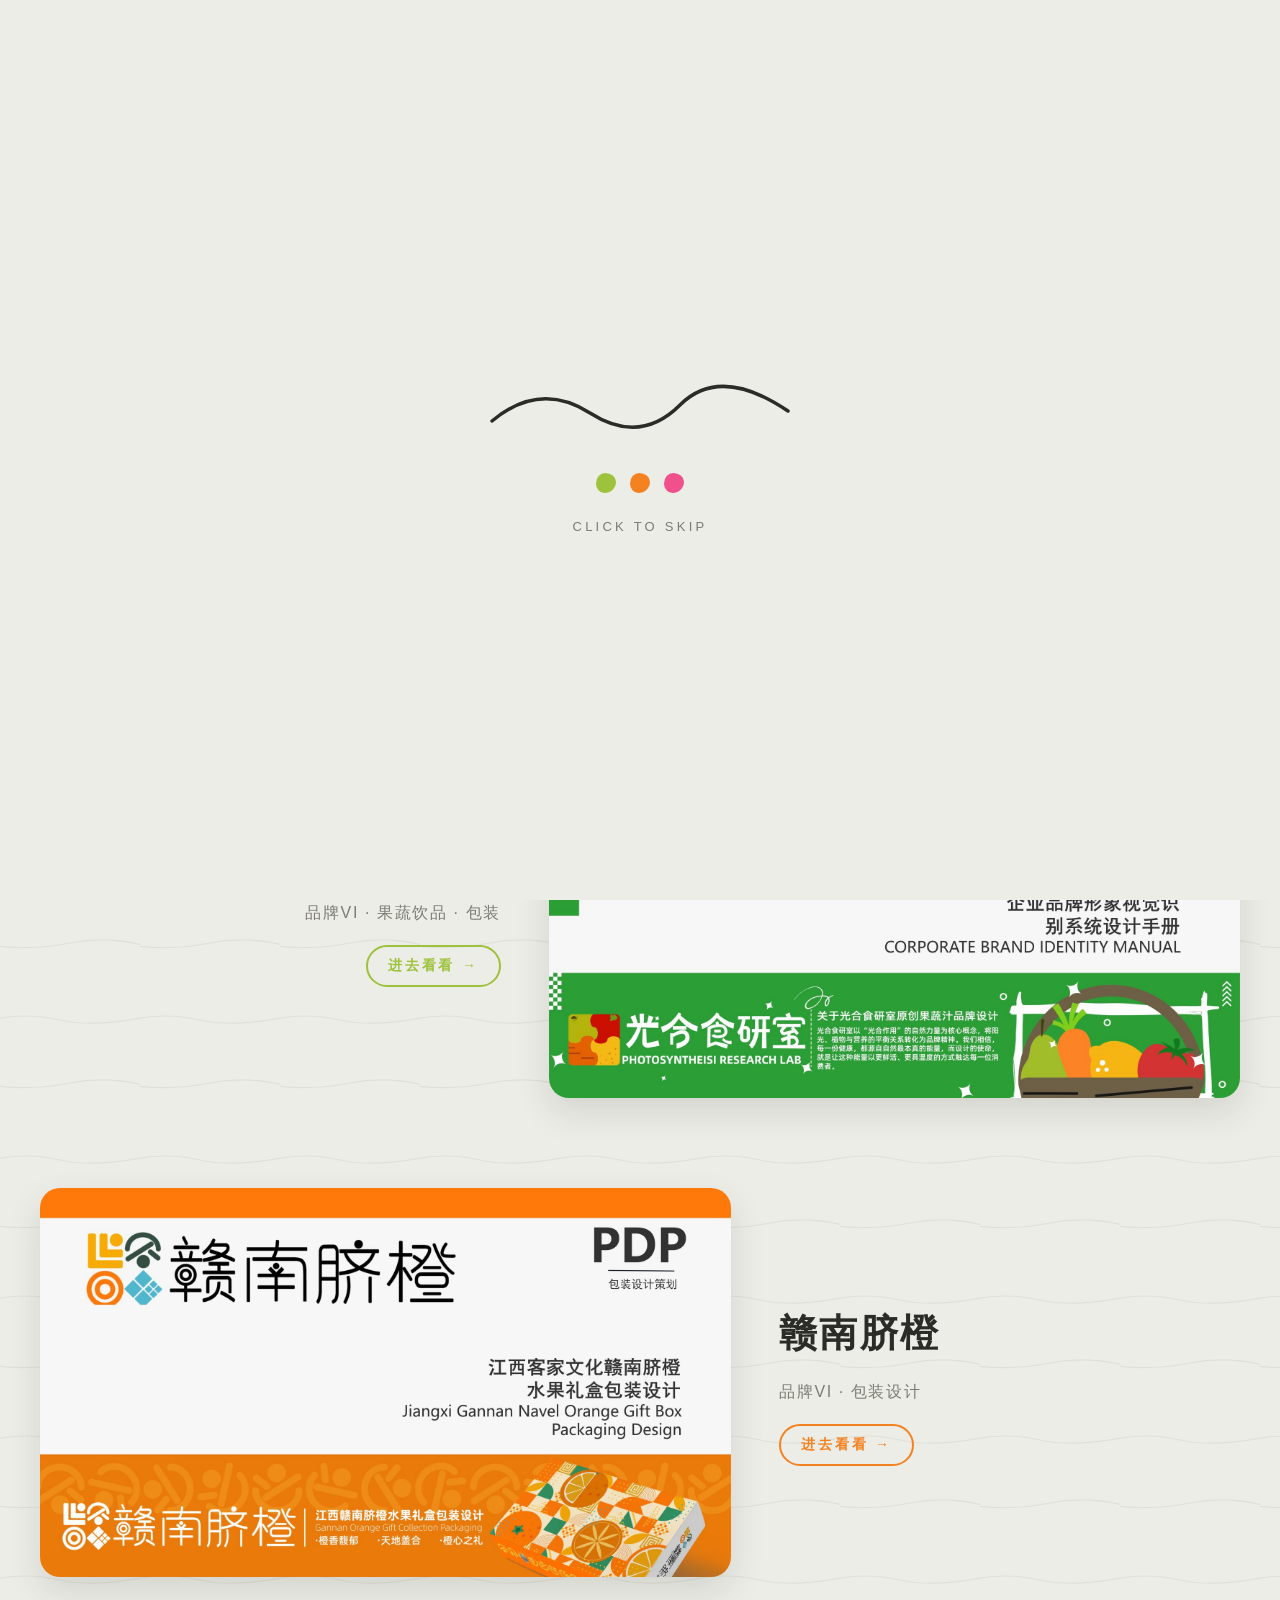
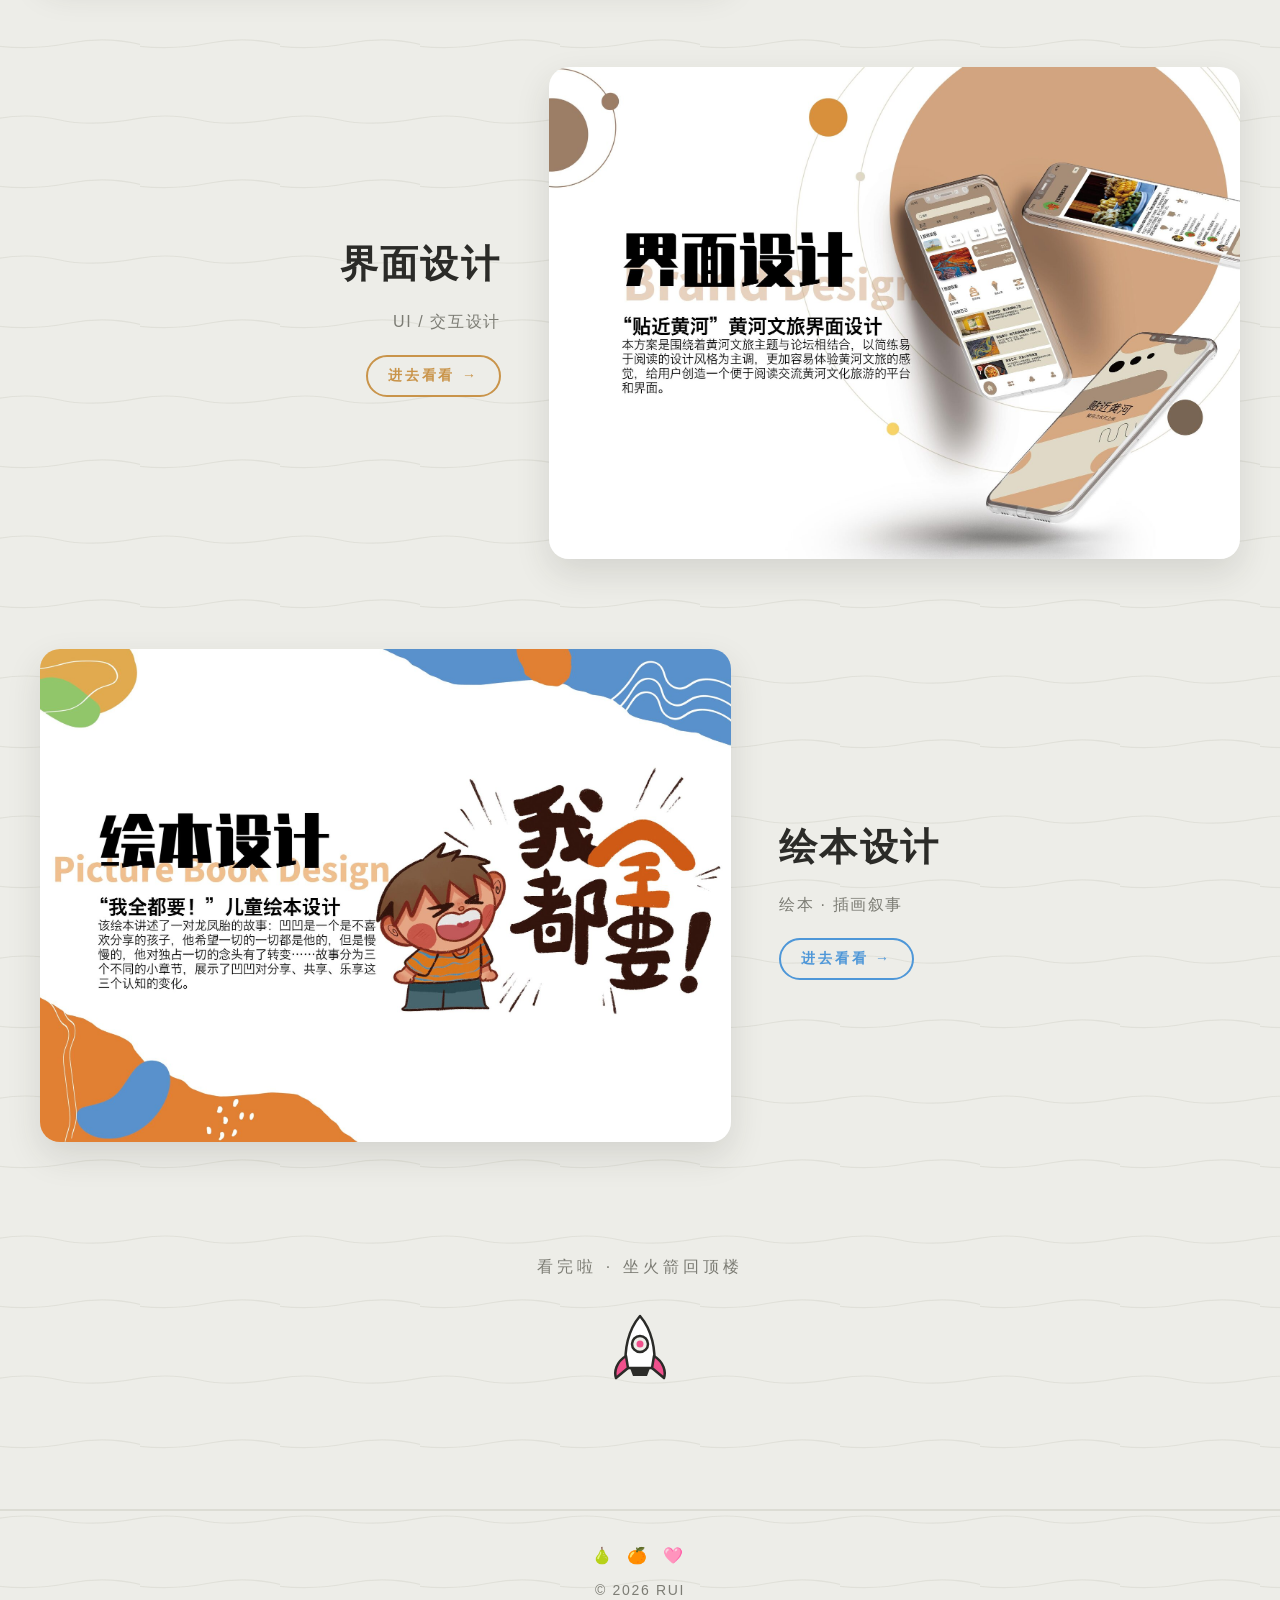
==== site/index.html @ d0349c38 "Rename "site v6" directory to "site" The version suffix and the space in the folder name made the pu" ====
<!DOCTYPE html>
<html lang="zh-CN">
<head>
<meta charset="UTF-8">
<meta name="viewport" content="width=device-width, initial-scale=1.0">
<title>RUI · 作品集</title>
<meta name="description" content="视觉传达设计作品集 · 品牌VI · IP形象 · 插画">
<link rel="stylesheet" href="style.css">
</head>
<body>

<!-- ===== 开场3秒：铅笔画线 → 三颗颜色蹦出来 ===== -->
<div id="intro" title="点击跳过">
  <svg class="draw" width="320" height="90" viewBox="0 0 320 90" aria-hidden="true">
    <path d="M12 60 Q 60 20, 110 52 T 200 44 T 308 50"
          fill="none" stroke="#2B2B28" stroke-width="3.5" stroke-linecap="round"/>
  </svg>
  <div class="splash"><i></i><i></i><i></i></div>
  <div class="skip">CLICK TO SKIP</div>
</div>

<header class="top">
  <div class="top-inner">
    <a class="brand" href="index.html">RUI</a>
    <nav class="mainnav">
      <a href="index.html">作品
        <svg width="46" height="8" viewBox="0 0 46 8"><path d="M2 5 Q 12 2, 23 5 T 44 4" fill="none" stroke="currentColor" stroke-width="2.5" stroke-linecap="round"/></svg>
      </a>
      <a href="about.html">关于我
        <svg width="60" height="8" viewBox="0 0 60 8"><path d="M2 5 Q 16 2, 30 5 T 58 4" fill="none" stroke="currentColor" stroke-width="2.5" stroke-linecap="round"/></svg>
      </a>
      <a href="about.html#contact">联系
        <svg width="46" height="8" viewBox="0 0 46 8"><path d="M2 5 Q 12 2, 23 5 T 44 4" fill="none" stroke="currentColor" stroke-width="2.5" stroke-linecap="round"/></svg>
      </a>
    </nav>
  </div>
</header>

<main>
  <div class="works-open wrap">
    <p class="hi">WORKS · 往下滑，颜色会一个个亮起来</p>
  </div>

  <!-- ===== 六个作品长卷 ===== -->
  <div class="feed wrap">

    <!-- 01 五味宇宙 -->
    <a class="work w-pink" href="wuwei.html">
      <div class="shot">
        <img src="images/wuwei/00.jpg" alt="五味宇宙 品牌VI与IP形象设计" loading="lazy">
      </div>
      <div class="info">
        <h3>五味宇宙</h3>
        <div class="tagline">品牌VI · IP形象 · 味觉星球</div>
        <span class="chip">进去看看 →</span>
      </div>
    </a>

    <!-- 02 光合食研室 -->
    <a class="work w-pear" href="guanghe.html">
      <div class="shot">
        <img src="images/guanghe/00.jpg" alt="光合食研室 品牌VI与包装设计" loading="lazy">
      </div>
      <div class="info">
        <h3>光合食研室</h3>
        <div class="tagline">品牌VI · 果蔬饮品 · 包装</div>
        <span class="chip">进去看看 →</span>
      </div>
    </a>

    <!-- 03 赣南脐橙 -->
    <a class="work w-orange" href="qicheng.html">
      <div class="shot">
        <img src="images/qicheng/00.jpg" alt="赣南脐橙 品牌VI与包装设计" loading="lazy">
      </div>
      <div class="info">
        <h3>赣南脐橙</h3>
        <div class="tagline">品牌VI · 包装设计</div>
        <span class="chip">进去看看 →</span>
      </div>
    </a>

    <!-- 04 界面设计 -->
    <a class="work" style="--c:#C9944A" href="jiemian.html">
      <div class="shot">
        <img src="images/jiemian/00.jpg" alt="界面设计作品" loading="lazy">
      </div>
      <div class="info">
        <h3>界面设计</h3>
        <div class="tagline">UI / 交互设计</div>
        <span class="chip">进去看看 →</span>
      </div>
    </a>

    <!-- 05 绘本设计 -->
    <a class="work" style="--c:#4E97D8" href="huiben.html">
      <div class="shot">
        <img src="images/huiben/00.jpg" alt="绘本设计作品" loading="lazy">
      </div>
      <div class="info">
        <h3>绘本设计</h3>
        <div class="tagline">绘本 · 插画叙事</div>
        <span class="chip">进去看看 →</span>
      </div>
    </a>

  </div>

  <!-- ===== 火箭发射台 ===== -->
  <div class="launchpad">
    <p>看完啦 · 坐火箭回顶楼</p>
    <button id="rocket" aria-label="回到顶部">
      <svg width="72" height="96" viewBox="0 0 72 96" aria-hidden="true">
        <!-- 箭身 -->
        <path d="M36 6 C 48 20, 52 40, 50 58 L 22 58 C 20 40, 24 20, 36 6 Z"
              fill="#fff" stroke="#2B2B28" stroke-width="2.5" stroke-linejoin="round"/>
        <!-- 舷窗 -->
        <circle cx="36" cy="34" r="8" fill="#EDEDE8" stroke="#2B2B28" stroke-width="2.5"/>
        <circle cx="36" cy="34" r="3.5" fill="#F0508C"/>
        <!-- 左右尾翼 -->
        <path d="M22 46 C 12 52, 10 62, 12 68 L 24 58 Z" fill="#F0508C" stroke="#2B2B28" stroke-width="2.5" stroke-linejoin="round"/>
        <path d="M50 46 C 60 52, 62 62, 60 68 L 48 58 Z" fill="#F0508C" stroke="#2B2B28" stroke-width="2.5" stroke-linejoin="round"/>
        <!-- 底座 -->
        <path d="M26 58 L 46 58 L 43 66 L 29 66 Z" fill="#2B2B28"/>
        <!-- 火焰 -->
        <g class="flame">
          <path d="M36 68 C 41 74, 41 80, 36 88 C 31 80, 31 74, 36 68 Z" fill="#F58220"/>
          <path d="M36 70 C 39 74, 39 78, 36 83 C 33 78, 33 74, 36 70 Z" fill="#E8B33D"/>
        </g>
      </svg>
    </button>
  </div>
</main>

<footer class="foot">
  <div class="fruits">🍐 🍊 🩷</div>
  <div>© 2026 RUI</div>
</footer>

<script>
// ---- 开场动画：3秒或点击跳过，同一次访问只播一次 ----
(function () {
  var intro = document.getElementById('intro');
  if (sessionStorage.getItem('introPlayed')) {
    intro.style.display = 'none';
    return;
  }
  var close = function () {
    intro.classList.add('done');
    sessionStorage.setItem('introPlayed', '1');
  };
  setTimeout(close, 3000);
  intro.addEventListener('click', close);
})();

// ---- 滚动显现：一个一个亮起来 ----
(function () {
  var items = document.querySelectorAll('.work');
  if (!('IntersectionObserver' in window)) {
    items.forEach(function (el) { el.classList.add('show'); });
    return;
  }
  var io = new IntersectionObserver(function (entries) {
    entries.forEach(function (e) {
      if (e.isIntersecting) { e.target.classList.add('show'); io.unobserve(e.target); }
    });
  }, { threshold: 0.18 });
  items.forEach(function (el) { io.observe(el); });
})();

// ---- 火箭：点火→升空→回到顶部 ----
(function () {
  var r = document.getElementById('rocket');
  r.addEventListener('click', function () {
    if (r.classList.contains('fly')) return;
    r.classList.add('fly');
    setTimeout(function () { window.scrollTo({ top: 0, behavior: 'smooth' }); }, 550);
    setTimeout(function () { r.classList.remove('fly'); }, 1600);
  });
})();
</script>

</body>
</html>
---- site/style.css ----
/* ============================================
   睿睿作品集 v2
   灰扑扑的铅笔世界是背景 · 作品天生带颜色
   ============================================ */

:root {
  --bg: #EDEDE8;          /* 灰扑扑素描纸 */
  --bg-line: #DCDCD4;     /* 背景铅笔线 */
  --ink: #2B2B28;
  --graphite: #7C7C74;
  --pink: #F0508C;        /* 五味宇宙 · 火龙果粉 */
  --orange: #F58220;      /* 赣南脐橙 · 橙 */
  --pear: #9DC23B;        /* 光合食研室 · 梨绿 */
  --blue: #5B9BD5;        /* 本科 · 品牌 */
  --purple: #9179C9;      /* 本科 · 界面 */
  --yellow: #E8B33D;      /* 本科 · 绘本 */
  --maxw: 1200px;
  --round: "Yuanti SC", "YouYuan", "幼圆", "PingFang SC", "Microsoft YaHei", sans-serif;
}

* { margin: 0; padding: 0; box-sizing: border-box; }
html { scroll-behavior: smooth; }

body {
  background-color: var(--bg);
  /* 背景铅笔斜线纹理 */
  background-image: url("data:image/svg+xml,%3Csvg xmlns='http://www.w3.org/2000/svg' width='140' height='140'%3E%3Cg stroke='%23DCDCD4' stroke-width='1.2' stroke-linecap='round' fill='none' opacity='.75'%3E%3Cpath d='M-10 40 q 35 -8 70 0 t 90 -4'/%3E%3Cpath d='M-10 105 q 40 6 80 -2 t 80 4'/%3E%3C/g%3E%3C/svg%3E");
  color: var(--ink);
  font-family: -apple-system, BlinkMacSystemFont, "PingFang SC", "MiSans",
    "HarmonyOS Sans SC", "Microsoft YaHei", "Noto Sans SC", sans-serif;
  font-size: 17px;
  line-height: 1.85;
  -webkit-font-smoothing: antialiased;
}

::selection { background: var(--pink); color: #fff; }
.wrap { max-width: var(--maxw); margin: 0 auto; padding: 0 32px; }

/* ============ 开场动画 ============ */
#intro {
  position: fixed; inset: 0; z-index: 200;
  background: var(--bg);
  display: flex; align-items: center; justify-content: center;
  flex-direction: column; gap: 22px;
  cursor: pointer;
  transition: opacity .6s ease, visibility .6s;
}
#intro.done { opacity: 0; visibility: hidden; pointer-events: none; }
#intro .draw path {
  stroke-dasharray: 600; stroke-dashoffset: 600;
  animation: drawline 1.6s ease forwards;
}
@keyframes drawline { to { stroke-dashoffset: 0; } }
#intro .splash { display: flex; gap: 14px; }
#intro .splash i {
  width: 20px; height: 20px; border-radius: 46% 54% 58% 42% / 52% 44% 56% 48%;
  transform: scale(0);
  animation: pop .5s cubic-bezier(.4,.1,.3,1.6) forwards;
}
#intro .splash i:nth-child(1) { background: var(--pear);   animation-delay: 1.5s; }
#intro .splash i:nth-child(2) { background: var(--orange); animation-delay: 1.7s; }
#intro .splash i:nth-child(3) { background: var(--pink);   animation-delay: 1.9s; }
@keyframes pop { to { transform: scale(1); } }
#intro .skip {
  font-size: 13px; color: var(--graphite); letter-spacing: .25em;
  opacity: 0; animation: fadein .8s 2.2s forwards;
}
@keyframes fadein { to { opacity: 1; } }

/* ============ 顶部导航 ============ */
header.top {
  position: sticky; top: 0; z-index: 100;
  background: rgba(237,237,232,.9);
  backdrop-filter: blur(12px);
  border-bottom: 2px solid var(--bg-line);
}
.top-inner {
  max-width: var(--maxw); margin: 0 auto; padding: 20px 32px;
  display: flex; align-items: center; justify-content: space-between;
}
.brand {
  font-family: var(--round);
  font-weight: 800; font-size: 26px; letter-spacing: .1em;
  color: var(--ink); text-decoration: none;
}
.brand:hover { color: var(--pink); }
nav.mainnav { display: flex; gap: 36px; }
nav.mainnav a {
  color: var(--ink); text-decoration: none;
  font-size: 17px; font-weight: 700; letter-spacing: .1em;
  position: relative; transition: color .25s;
}
nav.mainnav a svg {
  position: absolute; left: 50%; bottom: -10px; transform: translateX(-50%) scaleX(0);
  transition: transform .3s cubic-bezier(.5,.1,.3,1.3);
}
nav.mainnav a:hover { color: var(--nav-c, var(--pink)); }
nav.mainnav a:hover svg { transform: translateX(-50%) scaleX(1); }
nav.mainnav a:nth-child(1) { --nav-c: var(--pink); }
nav.mainnav a:nth-child(2) { --nav-c: var(--pear); }
nav.mainnav a:nth-child(3) { --nav-c: var(--orange); }

/* ============ 首屏即作品 ============ */
.works-open { padding: 54px 0 8px; }
.works-open .hi {
  font-family: var(--round);
  font-size: clamp(20px, 2.6vw, 26px);
  color: var(--graphite); letter-spacing: .15em;
  display: flex; align-items: center; gap: 14px;
}
.works-open .hi::after {
  content: ""; flex: 1; height: 2px;
  background: repeating-linear-gradient(90deg, var(--bg-line) 0 10px, transparent 10px 18px);
}

/* ============ 作品长卷 ============ */
.feed { padding: 30px 0 40px; display: flex; flex-direction: column; gap: 90px; }

.work {
  display: grid; grid-template-columns: 1.5fr 1fr; gap: 48px; align-items: center;
  text-decoration: none; color: var(--ink);
}
/* 图和文字错开时间进场：图先滑进来带回正，文字随后跟上 */
.work .shot {
  opacity: 0; transform: translateY(110px) scale(.94) rotate(1.2deg);
  transition: opacity .9s ease, transform .9s cubic-bezier(.22,.9,.3,1.05);
}
.work:nth-child(even) .shot { transform: translateY(110px) scale(.94) rotate(-1.2deg); }
.work .info {
  opacity: 0; transform: translateY(70px);
  transition: opacity .8s ease .18s, transform .8s cubic-bezier(.22,.9,.3,1.05) .18s;
}
.work.show .shot, .work.show .info { opacity: 1; transform: none; }
.work:nth-child(even) { grid-template-columns: 1fr 1.5fr; }
.work:nth-child(even) .shot { order: 2; }
.work:nth-child(even) .info { order: 1; text-align: right; }
.work:nth-child(even) .info .tagline { justify-content: flex-end; }

.work .shot {
  position: relative; border-radius: 20px; overflow: visible;
}
.work .shot img {
  width: 100%; display: block; border-radius: 20px;
  box-shadow: 0 14px 34px rgba(43,43,40,.13);
  transition: transform .45s cubic-bezier(.4,.1,.3,1.4), box-shadow .45s;
}
.work:hover .shot img {
  transform: translateY(-8px) rotate(-.6deg);
  box-shadow: 0 22px 44px rgba(43,43,40,.18);
}
/* 主题色大色块躲在作品后面，hover探出 */
.work .shot::before {
  content: ""; position: absolute; z-index: -1;
  inset: 14px -14px -14px 14px;
  background: var(--c);
  border-radius: 24px; opacity: 0;
  transform: scale(.92);
  transition: all .45s cubic-bezier(.4,.1,.3,1.3);
}
.work:hover .shot::before { opacity: .9; transform: none; }

.work .info h3 {
  font-family: var(--round);
  font-size: clamp(26px, 3.4vw, 38px); font-weight: 800; letter-spacing: .06em;
  display: inline-block; position: relative; transition: color .3s;
}
.work:hover .info h3 { color: var(--c); }
.work .info .tagline {
  display: flex; align-items: center; gap: 10px;
  margin-top: 8px; color: var(--graphite); font-size: 16px; letter-spacing: .1em;
}
.work .info .chip {
  display: inline-block; margin-top: 18px;
  font-size: 14px; font-weight: 700; letter-spacing: .2em;
  color: var(--c); border: 2px solid var(--c); border-radius: 999px;
  padding: 6px 20px; transition: all .3s;
}
.work:hover .info .chip { background: var(--c); color: #fff; }

/* 待补图占位 */
.work .shot.ph {
  aspect-ratio: 16/10;
  border: 2.5px dashed var(--graphite);
  border-radius: 20px;
  display: flex; flex-direction: column; align-items: center; justify-content: center;
  gap: 12px; color: var(--graphite);
  background: rgba(255,255,255,.45);
  transition: border-color .3s, color .3s;
}
.work:hover .shot.ph { border-color: var(--c); color: var(--c); }
.work .shot.ph span { font-family: var(--round); font-size: 15px; letter-spacing: .3em; }

.w-pink   { --c: var(--pink); }
.w-orange { --c: var(--orange); }
.w-pear   { --c: var(--pear); }
.w-blue   { --c: var(--blue); }
.w-purple { --c: var(--purple); }
.w-yellow { --c: var(--yellow); }

/* ============ 火箭发射台 ============ */
.launchpad {
  text-align: center; padding: 70px 0 90px; position: relative;
}
.launchpad p {
  font-family: var(--round); color: var(--graphite);
  letter-spacing: .25em; margin-bottom: 18px; font-size: 16px;
}
#rocket {
  background: none; border: none; cursor: pointer;
  transition: transform .3s;
  padding: 10px;
}
#rocket:hover { transform: translateY(-6px) rotate(-3deg); }
#rocket:focus-visible { outline: 3px solid var(--ink); outline-offset: 4px; border-radius: 12px; }
#rocket.fly {
  animation: liftoff 1s cubic-bezier(.6,-0.2,.9,.4) forwards;
}
@keyframes liftoff {
  0%   { transform: translateY(0) rotate(0); opacity: 1; }
  15%  { transform: translateY(6px) rotate(-2deg); }
  100% { transform: translateY(-92vh) rotate(2deg); opacity: 0; }
}
#rocket .flame { opacity: 0; }
#rocket.fly .flame { opacity: 1; animation: flick .12s infinite alternate; }
@keyframes flick { from { transform: scaleY(.8); } to { transform: scaleY(1.25); } }

footer.foot {
  border-top: 2px solid var(--bg-line);
  padding: 30px 0 40px; text-align: center;
  color: var(--graphite); font-size: 14px; letter-spacing: .12em;
}
.foot .fruits { font-size: 16px; letter-spacing: .35em; margin-bottom: 8px; }
.foot a { color: var(--graphite); }

/* ============ 关于我页面 ============ */
.about-hero { padding: 80px 0 30px; text-align: center; }

/* 头像框：等大王画的小人 */
.avatar-slot {
  width: 190px; height: 190px; margin: 0 auto 34px;
  border: 3px dashed var(--graphite);
  border-radius: 46% 54% 58% 42% / 52% 44% 56% 48%;
  display: flex; flex-direction: column; align-items: center; justify-content: center;
  gap: 8px; color: var(--graphite);
  font-family: var(--round); font-size: 14px; letter-spacing: .2em;
  background: rgba(255,255,255,.5);
  transition: all .35s;
}
.avatar-slot:hover { border-color: var(--pink); color: var(--pink); transform: rotate(-2deg); }
.avatar-slot img { width: 100%; height: 100%; object-fit: cover; border-radius: inherit; }

.about-intro {
  font-family: var(--round);
  font-size: clamp(20px, 2.8vw, 28px);
  line-height: 2.1; letter-spacing: .06em;
  max-width: 760px; margin: 0 auto;
}
.about-intro .w {
  display: inline-block; transition: all .22s; cursor: default;
  transform: rotate(var(--tilt, 0deg));
}
.about-intro .w:hover {
  color: var(--hc, var(--pink)); font-weight: 800;
  transform: rotate(var(--tilt, 0deg)) scale(1.12);
}
.about-doodleline { margin: 26px auto 0; display: block; }

/* 技能在下面 */
.skills { padding: 60px 0 80px; }
.skills h2 {
  font-family: var(--round); text-align: center;
  font-size: 26px; letter-spacing: .3em; margin-bottom: 40px;
}
.skill-row {
  display: grid; grid-template-columns: repeat(4, 1fr); gap: 24px;
  max-width: 900px; margin: 0 auto;
}
.skill {
  background: rgba(255,255,255,.65);
  border: 2px solid var(--ink); border-radius: 18px;
  padding: 26px 18px; text-align: center;
  box-shadow: 4px 4px 0 var(--bg-line);
  transition: all .3s;
}
.skill:hover {
  transform: translateY(-6px) rotate(-1deg);
  box-shadow: 6px 6px 0 var(--sc, var(--pink));
  border-color: var(--sc, var(--pink));
}
.skill b { font-family: var(--round); font-size: 19px; display: block; }
.skill span { font-size: 14px; color: var(--graphite); letter-spacing: .1em; }

.contact-strip { text-align: center; padding: 30px 0 90px; }
.contact-strip p { font-family: var(--round); color: var(--graphite); letter-spacing: .2em; margin-bottom: 20px; }
.mailbtn {
  display: inline-block; text-decoration: none; color: var(--ink);
  font-family: var(--round); font-size: 19px; font-weight: 700;
  border: 2.5px solid var(--ink); border-radius: 999px;
  padding: 14px 44px; letter-spacing: .06em;
  background: rgba(255,255,255,.7);
  box-shadow: 5px 5px 0 var(--bg-line);
  transition: all .3s;
}
.mailbtn:hover { box-shadow: 7px 7px 0 var(--pink); transform: translateY(-4px); }

/* ============ 项目详情页（白底 + 高饱和色块漂浮） ============ */
body.proj {
  background-color: #FFFFFF;
  background-image: none;
}
body.proj header.top { background: rgba(255,255,255,.9); border-color: #EFEFEA; }

/* 童趣色块：硬边缘、高饱和、慢慢游动+果冻蠕动 */
.blobs {
  position: fixed; inset: 0; z-index: -1; overflow: hidden; pointer-events: none;
}
.blobs i {
  position: absolute; display: block;
  border-radius: 46% 54% 58% 42% / 52% 44% 56% 48%;
  animation:
    drift var(--dur, 22s) ease-in-out infinite alternate,
    jelly var(--jdur, 9s) ease-in-out infinite alternate;
}
@keyframes drift {
  from { transform: translate(0, 0) rotate(0deg); }
  to   { transform: translate(var(--dx, 40px), var(--dy, -50px)) rotate(var(--dr, 10deg)); }
}
@keyframes jelly {
  0%   { border-radius: 46% 54% 58% 42% / 52% 44% 56% 48%; }
  50%  { border-radius: 58% 42% 44% 56% / 44% 58% 42% 56%; }
  100% { border-radius: 42% 58% 52% 48% / 56% 46% 54% 44%; }
}
/* 波点小装饰 */
.blobs .dots {
  position: absolute; border-radius: 0; animation: drift var(--dur, 26s) ease-in-out infinite alternate;
  background-image: radial-gradient(currentColor 2.6px, transparent 3px);
  background-size: 18px 18px;
}
/* 手绘十字星 */
.blobs svg { position: absolute; animation: drift var(--dur, 20s) ease-in-out infinite alternate; }

.proj-hero { padding: 76px 0 44px; }
.backlink {
  display: inline-flex; align-items: center; gap: 10px;
  color: var(--graphite); text-decoration: none; font-size: 16px; font-weight: 700;
  letter-spacing: .12em; margin-bottom: 40px; transition: all .25s;
}
.backlink:hover { color: var(--t); gap: 16px; }
.proj-hero h1 {
  font-family: var(--round);
  font-size: clamp(36px, 6vw, 60px); font-weight: 900; letter-spacing: .06em;
  color: var(--t);
}
.proj-hero .desc { margin-top: 20px; max-width: 640px; color: #4A4A45; font-size: 17.5px; }
.proj-info { display: flex; gap: 46px; margin-top: 30px; flex-wrap: wrap; }
.proj-info div span { display: block; font-size: 13px; letter-spacing: .25em; color: var(--graphite); }
.proj-info div b { font-size: 17px; font-weight: 800; }

.plates { padding-bottom: 70px; display: flex; flex-direction: column; gap: 34px; }
.plates figure {
  margin: 0; border-radius: 18px; overflow: hidden;
  box-shadow: 0 16px 40px rgba(43,43,40,.16);
  opacity: 0; transform: translateY(50px);
  transition: opacity .8s ease, transform .8s cubic-bezier(.3,.1,.2,1);
}
.plates figure.show { opacity: 1; transform: none; }
.plates img { width: 100%; display: block; }

.proj-next { text-align: center; padding: 10px 0 90px; }
.proj-next a {
  font-family: var(--round);
  color: var(--ink); text-decoration: none; font-weight: 800; font-size: 21px;
  border-bottom: 4px solid var(--t); padding-bottom: 4px; transition: color .25s;
}
.proj-next a:hover { color: var(--t); }

/* ============ 响应式 ============ */
@media (max-width: 900px) {
  .work, .work:nth-child(even) { grid-template-columns: 1fr; gap: 22px; }
  .work:nth-child(even) .shot { order: 0; }
  .work:nth-child(even) .info { order: 1; text-align: left; }
  .work:nth-child(even) .info .tagline { justify-content: flex-start; }
  .skill-row { grid-template-columns: 1fr 1fr; }
  .feed { gap: 64px; }
}
@media (max-width: 560px) {
  body { font-size: 16px; }
  nav.mainnav { gap: 20px; }
  nav.mainnav a { font-size: 15px; }
  .brand { font-size: 22px; }
}

@media (prefers-reduced-motion: reduce) {
  * { transition: none !important; animation: none !important; }
  html { scroll-behavior: auto; }
  .work, .plates figure { opacity: 1 !important; transform: none !important; }
  #intro { display: none; }
}
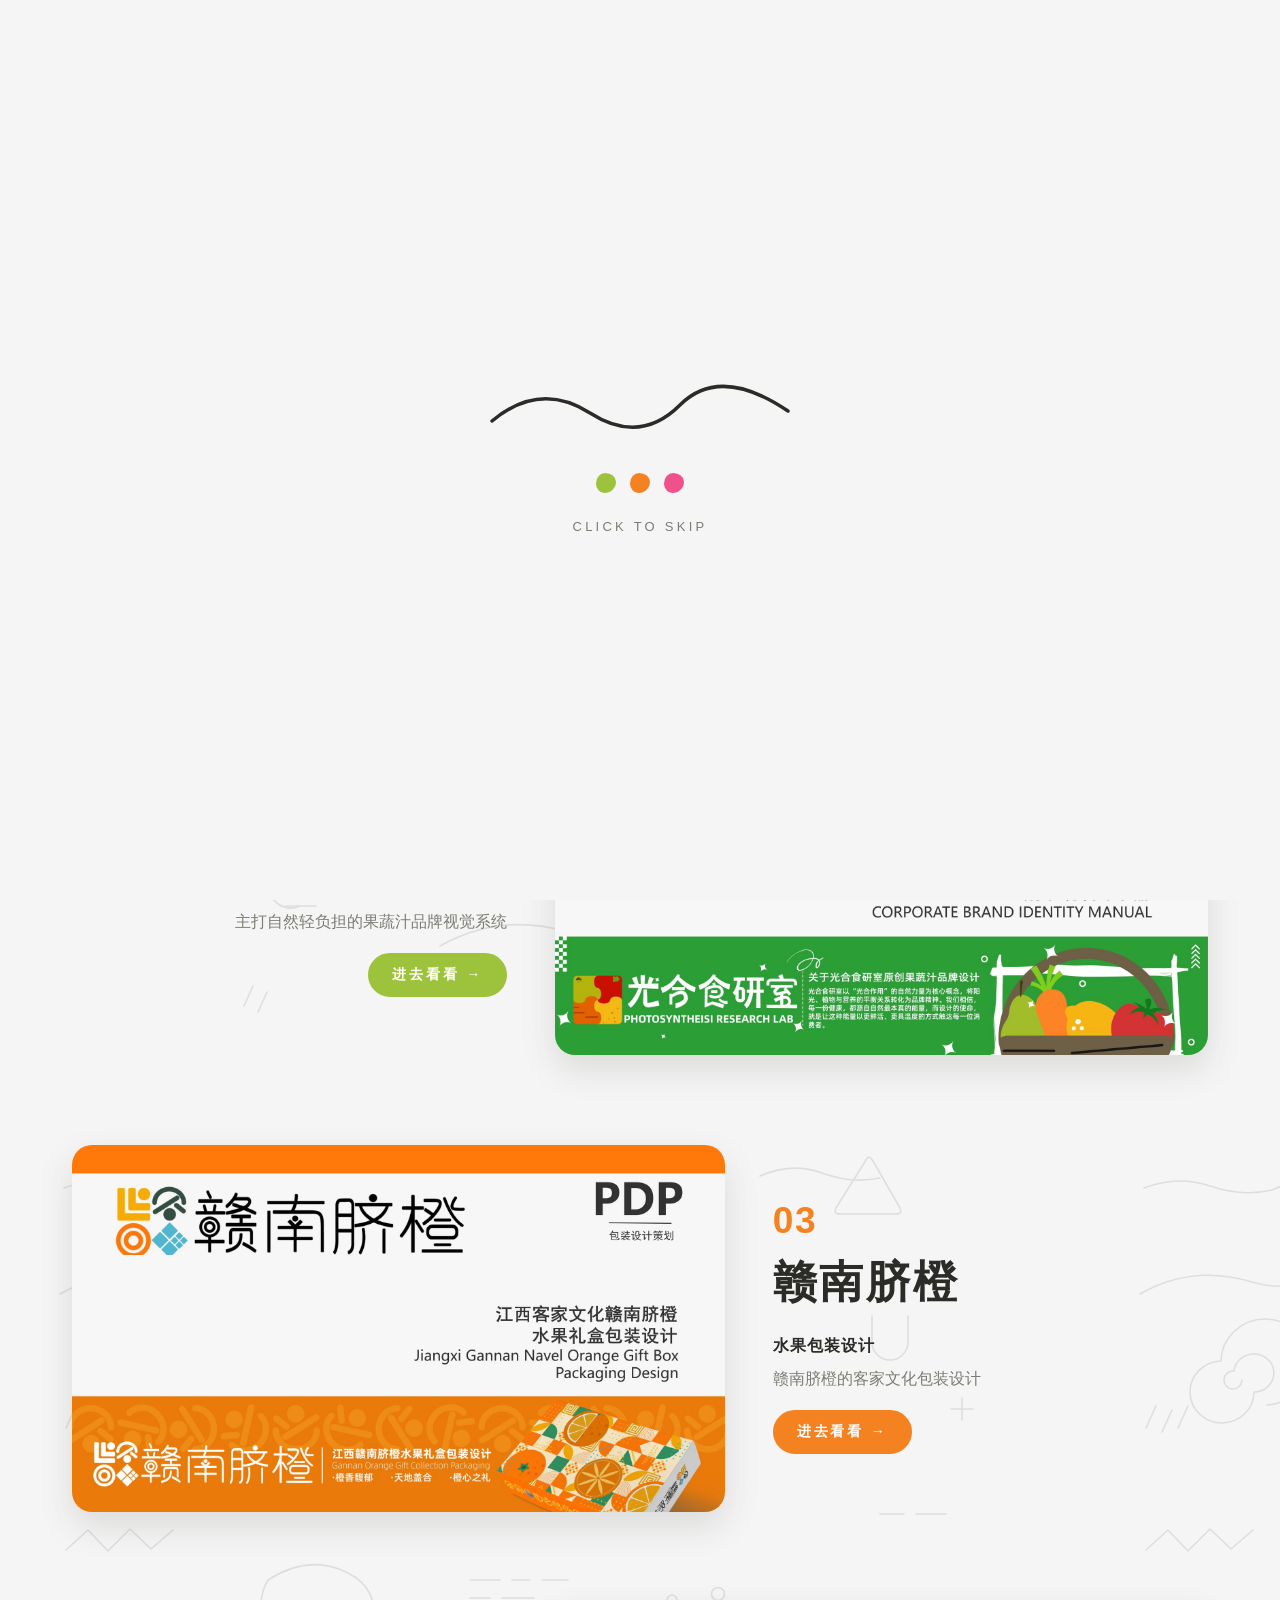
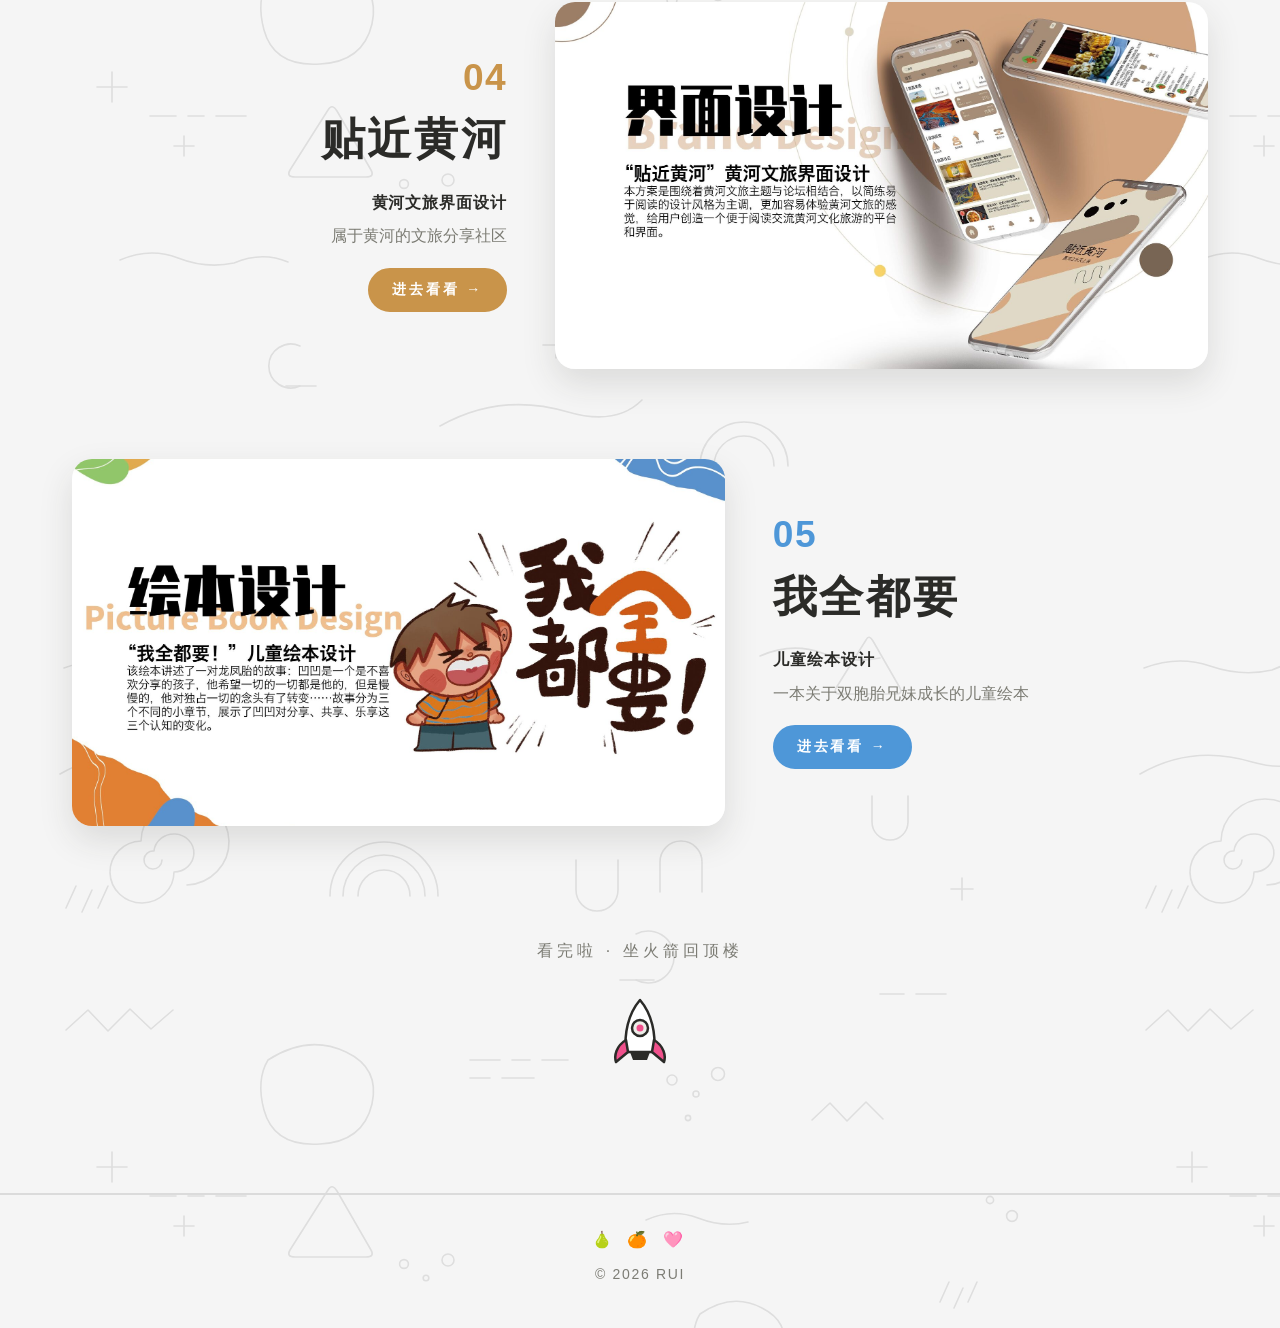
==== commit 3662c7d1: "Rewrite project copy and fix the heading hierarchy The last two projects now go by their real names," ====
--- a/site/index.html
+++ b/site/index.html
@@ -47,11 +47,12 @@
     <!-- 01 五味宇宙 -->
     <a class="work w-pink" href="wuwei.html">
       <div class="shot">
-        <img src="images/wuwei/00.jpg" alt="五味宇宙 品牌VI与IP形象设计" loading="lazy">
+        <img src="images/wuwei/00.jpg" alt="五味宇宙 味觉IP形象设计" loading="lazy">
       </div>
       <div class="info">
         <h3>五味宇宙</h3>
-        <div class="tagline">品牌VI · IP形象 · 味觉星球</div>
+        <div class="tagline">味觉IP形象设计</div>
+        <p class="brief">以酸甜苦辣咸为原型的味觉角色与品牌系统</p>
         <span class="chip">进去看看 →</span>
       </div>
     </a>
@@ -59,11 +60,12 @@
     <!-- 02 光合食研室 -->
     <a class="work w-pear" href="guanghe.html">
       <div class="shot">
-        <img src="images/guanghe/00.jpg" alt="光合食研室 品牌VI与包装设计" loading="lazy">
+        <img src="images/guanghe/00.jpg" alt="光合食研室 果蔬汁品牌设计" loading="lazy">
       </div>
       <div class="info">
         <h3>光合食研室</h3>
-        <div class="tagline">品牌VI · 果蔬饮品 · 包装</div>
+        <div class="tagline">果蔬汁品牌设计</div>
+        <p class="brief">主打自然轻负担的果蔬汁品牌视觉系统</p>
         <span class="chip">进去看看 →</span>
       </div>
     </a>
@@ -71,35 +73,38 @@
     <!-- 03 赣南脐橙 -->
     <a class="work w-orange" href="qicheng.html">
       <div class="shot">
-        <img src="images/qicheng/00.jpg" alt="赣南脐橙 品牌VI与包装设计" loading="lazy">
+        <img src="images/qicheng/00.jpg" alt="赣南脐橙 水果包装设计" loading="lazy">
       </div>
       <div class="info">
         <h3>赣南脐橙</h3>
-        <div class="tagline">品牌VI · 包装设计</div>
+        <div class="tagline">水果包装设计</div>
+        <p class="brief">赣南脐橙的客家文化包装设计</p>
         <span class="chip">进去看看 →</span>
       </div>
     </a>
 
-    <!-- 04 界面设计 -->
+    <!-- 04 贴近黄河 -->
     <a class="work" style="--c:#C9944A" href="jiemian.html">
       <div class="shot">
-        <img src="images/jiemian/00.jpg" alt="界面设计作品" loading="lazy">
+        <img src="images/jiemian/00.jpg" alt="贴近黄河 黄河文旅界面设计" loading="lazy">
       </div>
       <div class="info">
-        <h3>界面设计</h3>
-        <div class="tagline">UI / 交互设计</div>
+        <h3>贴近黄河</h3>
+        <div class="tagline">黄河文旅界面设计</div>
+        <p class="brief">属于黄河的文旅分享社区</p>
         <span class="chip">进去看看 →</span>
       </div>
     </a>
 
-    <!-- 05 绘本设计 -->
+    <!-- 05 我全都要 -->
     <a class="work" style="--c:#4E97D8" href="huiben.html">
       <div class="shot">
-        <img src="images/huiben/00.jpg" alt="绘本设计作品" loading="lazy">
+        <img src="images/huiben/00.jpg" alt="我全都要 儿童绘本设计" loading="lazy">
       </div>
       <div class="info">
-        <h3>绘本设计</h3>
-        <div class="tagline">绘本 · 插画叙事</div>
+        <h3>我全都要</h3>
+        <div class="tagline">儿童绘本设计</div>
+        <p class="brief">一本关于双胞胎兄妹成长的儿童绘本</p>
         <span class="chip">进去看看 →</span>
       </div>
     </a>
--- a/site/style.css
+++ b/site/style.css
@@ -1,11 +1,12 @@
 /* ============================================
-   睿睿作品集 v2
-   灰扑扑的铅笔世界是背景 · 作品天生带颜色
+   睿睿作品集
+   珍珠白 #F5F5F5 是全站底色（完全中性，不与任何作品色相冲突）
+   颜色由五个作品轮流提供：编号、按钮、项目页顶栏都穿各自的主题色
    ============================================ */
 
 :root {
-  --bg: #EDEDE8;          /* 灰扑扑素描纸 */
-  --bg-line: #DCDCD4;     /* 背景铅笔线 */
+  --bg: #F5F5F5;          /* 珍珠白 · R=G=B 完全中性，不带色相，冷暖作品都不会浊 */
+  --bg-line: #DBDBDB;     /* 背景铅笔线 · 同样中性 */
   --ink: #2B2B28;
   --graphite: #7C7C74;
   --pink: #F0508C;        /* 五味宇宙 · 火龙果粉 */
@@ -23,8 +24,10 @@
 
 body {
   background-color: var(--bg);
-  /* 背景铅笔斜线纹理 */
-  background-image: url("data:image/svg+xml,%3Csvg xmlns='http://www.w3.org/2000/svg' width='140' height='140'%3E%3Cg stroke='%23DCDCD4' stroke-width='1.2' stroke-linecap='round' fill='none' opacity='.75'%3E%3Cpath d='M-10 40 q 35 -8 70 0 t 90 -4'/%3E%3Cpath d='M-10 105 q 40 6 80 -2 t 80 4'/%3E%3C/g%3E%3C/svg%3E");
+  /* 背景涂鸦：1080px 大块平铺，图案疏、种类多，重复周期长到不易被察觉
+     （旧版是 140px 小块，一屏要盖一百多遍，所以显得粗糙） */
+  background-image: url("images/doodle.svg");
+  background-size: 1080px 1080px;
   color: var(--ink);
   font-family: -apple-system, BlinkMacSystemFont, "PingFang SC", "MiSans",
     "HarmonyOS Sans SC", "Microsoft YaHei", "Noto Sans SC", sans-serif;
@@ -70,7 +73,7 @@
 /* ============ 顶部导航 ============ */
 header.top {
   position: sticky; top: 0; z-index: 100;
-  background: rgba(237,237,232,.9);
+  background: rgba(245,245,245,.9);
   backdrop-filter: blur(12px);
   border-bottom: 2px solid var(--bg-line);
 }
@@ -101,7 +104,7 @@
 nav.mainnav a:nth-child(3) { --nav-c: var(--orange); }
 
 /* ============ 首屏即作品 ============ */
-.works-open { padding: 54px 0 8px; }
+.works-open { padding-top: 54px; padding-bottom: 8px; }
 .works-open .hi {
   font-family: var(--round);
   font-size: clamp(20px, 2.6vw, 26px);
@@ -114,7 +117,7 @@
 }
 
 /* ============ 作品长卷 ============ */
-.feed { padding: 30px 0 40px; display: flex; flex-direction: column; gap: 90px; }
+.feed { counter-reset: workno; padding-top: 30px; padding-bottom: 40px; display: flex; flex-direction: column; gap: 90px; }
 
 .work {
   display: grid; grid-template-columns: 1.5fr 1fr; gap: 48px; align-items: center;
@@ -141,9 +144,15 @@
 }
 .work .shot img {
   width: 100%; display: block; border-radius: 20px;
+  /* 首页封面统一 16:9：后两个项目原图是A4横版(1.40)，比前三个厚一截。
+     这里只裁首页缩略图，项目页里的大图不受影响，仍是完整A4。 */
+  aspect-ratio: 16 / 9; object-fit: cover;
   box-shadow: 0 14px 34px rgba(43,43,40,.13);
   transition: transform .45s cubic-bezier(.4,.1,.3,1.4), box-shadow .45s;
 }
+/* 界面设计封面：上方是装饰圆圈、右下角有整只手机，所以裁切位置往下偏，
+   多切上面、少切下面，保住手机不被削掉。绘本设计用默认居中即可。 */
+.work .shot img[src*="jiemian"] { object-position: center 75%; }
 .work:hover .shot img {
   transform: translateY(-8px) rotate(-.6deg);
   box-shadow: 0 22px 44px rgba(43,43,40,.18);
@@ -159,23 +168,37 @@
 }
 .work:hover .shot::before { opacity: .9; transform: none; }
 
+/* 项目编号：大号数字穿主题色，当作文字头，给珍珠白底子立起一层色彩节奏 */
+.work .info h3::before {
+  counter-increment: workno;
+  content: counter(workno, decimal-leading-zero);
+  display: block; font-family: var(--round);
+  font-size: clamp(26px, 2.9vw, 38px); font-weight: 800; line-height: 1;
+  color: var(--c); letter-spacing: .04em; margin-bottom: 2px;
+}
 .work .info h3 {
   font-family: var(--round);
-  font-size: clamp(26px, 3.4vw, 38px); font-weight: 800; letter-spacing: .06em;
+  font-size: clamp(30px, 3.9vw, 44px); font-weight: 800; letter-spacing: .06em;
   display: inline-block; position: relative; transition: color .3s;
 }
 .work:hover .info h3 { color: var(--c); }
 .work .info .tagline {
   display: flex; align-items: center; gap: 10px;
-  margin-top: 8px; color: var(--graphite); font-size: 16px; letter-spacing: .1em;
-}
+  margin-top: 8px; color: var(--ink); font-size: 16px; font-weight: 700; letter-spacing: .06em;
+}
+.work .info .brief {
+  margin-top: 6px; max-width: 21em;
+  color: var(--graphite); font-size: 15.5px; line-height: 1.7;
+}
+.work:nth-child(even) .info .brief { margin-left: auto; }
 .work .info .chip {
   display: inline-block; margin-top: 18px;
   font-size: 14px; font-weight: 700; letter-spacing: .2em;
-  color: var(--c); border: 2px solid var(--c); border-radius: 999px;
-  padding: 6px 20px; transition: all .3s;
-}
-.work:hover .info .chip { background: var(--c); color: #fff; }
+  color: #fff; background: var(--c);
+  border: 2px solid var(--c); border-radius: 999px;
+  padding: 7px 22px; transition: all .3s;
+}
+.work:hover .info .chip { background: transparent; color: var(--c); }
 
 /* 待补图占位 */
 .work .shot.ph {
@@ -233,7 +256,7 @@
 .foot a { color: var(--graphite); }
 
 /* ============ 关于我页面 ============ */
-.about-hero { padding: 80px 0 30px; text-align: center; }
+.about-hero { padding-top: 80px; padding-bottom: 30px; text-align: center; }
 
 /* 头像框：等大王画的小人 */
 .avatar-slot {
@@ -266,7 +289,7 @@
 .about-doodleline { margin: 26px auto 0; display: block; }
 
 /* 技能在下面 */
-.skills { padding: 60px 0 80px; }
+.skills { padding-top: 60px; padding-bottom: 80px; }
 .skills h2 {
   font-family: var(--round); text-align: center;
   font-size: 26px; letter-spacing: .3em; margin-bottom: 40px;
@@ -305,10 +328,20 @@
 
 /* ============ 项目详情页（白底 + 高饱和色块漂浮） ============ */
 body.proj {
-  background-color: #FFFFFF;
+  background-color: #F5F5F5;
   background-image: none;
 }
-body.proj header.top { background: rgba(255,255,255,.9); border-color: #EFEFEA; }
+/* 项目页顶部横条穿上该项目的主题色；首页与关于我保持中性珍珠白 */
+body.proj header.top {
+  background: var(--t);
+  /* 分界用同色深一档，而不是黑线——黑线会从彩条里跳出来 */
+  border-bottom: 2px solid rgba(0,0,0,.18);
+  backdrop-filter: none;
+}
+body.proj header.top .brand,
+body.proj header.top nav.mainnav a { color: var(--ink); }
+body.proj header.top .brand:hover,
+body.proj header.top nav.mainnav a:hover { color: #fff; }
 
 /* 童趣色块：硬边缘、高饱和、慢慢游动+果冻蠕动 */
 .blobs {
@@ -339,7 +372,14 @@
 /* 手绘十字星 */
 .blobs svg { position: absolute; animation: drift var(--dur, 20s) ease-in-out infinite alternate; }
 
-.proj-hero { padding: 76px 0 44px; }
+.proj-hero { padding-top: 76px; padding-bottom: 44px; }
+/* 项目页文字头：编号用该项目主题色，与首页的编号一一对应 */
+.proj-hero h1::before {
+  content: var(--n, "");
+  display: block; font-family: var(--round);
+  font-size: clamp(28px, 3.6vw, 44px); font-weight: 800; line-height: 1;
+  color: var(--t); letter-spacing: .04em; margin-bottom: 2px;
+}
 .backlink {
   display: inline-flex; align-items: center; gap: 10px;
   color: var(--graphite); text-decoration: none; font-size: 16px; font-weight: 700;
@@ -366,7 +406,7 @@
 .plates figure.show { opacity: 1; transform: none; }
 .plates img { width: 100%; display: block; }
 
-.proj-next { text-align: center; padding: 10px 0 90px; }
+.proj-next { text-align: center; padding-top: 10px; padding-bottom: 90px; }
 .proj-next a {
   font-family: var(--round);
   color: var(--ink); text-decoration: none; font-weight: 800; font-size: 21px;
@@ -396,3 +436,16 @@
   .work, .plates figure { opacity: 1 !important; transform: none !important; }
   #intro { display: none; }
 }
+
+/* ============ 图片防随手保存 ============
+   挡掉：手机长按弹出的"存储图像"、电脑右键"图片另存为"、拖拽到桌面。
+   挡不掉：截屏、查看源代码、直接访问图片地址——网页图片没有真正的防下载，
+   这里只是把"顺手一存"变成"得懂点技术"。 */
+img {
+  pointer-events: none;          /* 长按/右键落不到图片上，菜单里就没有保存项 */
+  -webkit-touch-callout: none;   /* iOS 长按菜单 */
+  -webkit-user-drag: none;       /* 拖到桌面 */
+  -webkit-user-select: none;
+  user-select: none;
+}
+.work, .plates figure { -webkit-touch-callout: none; }
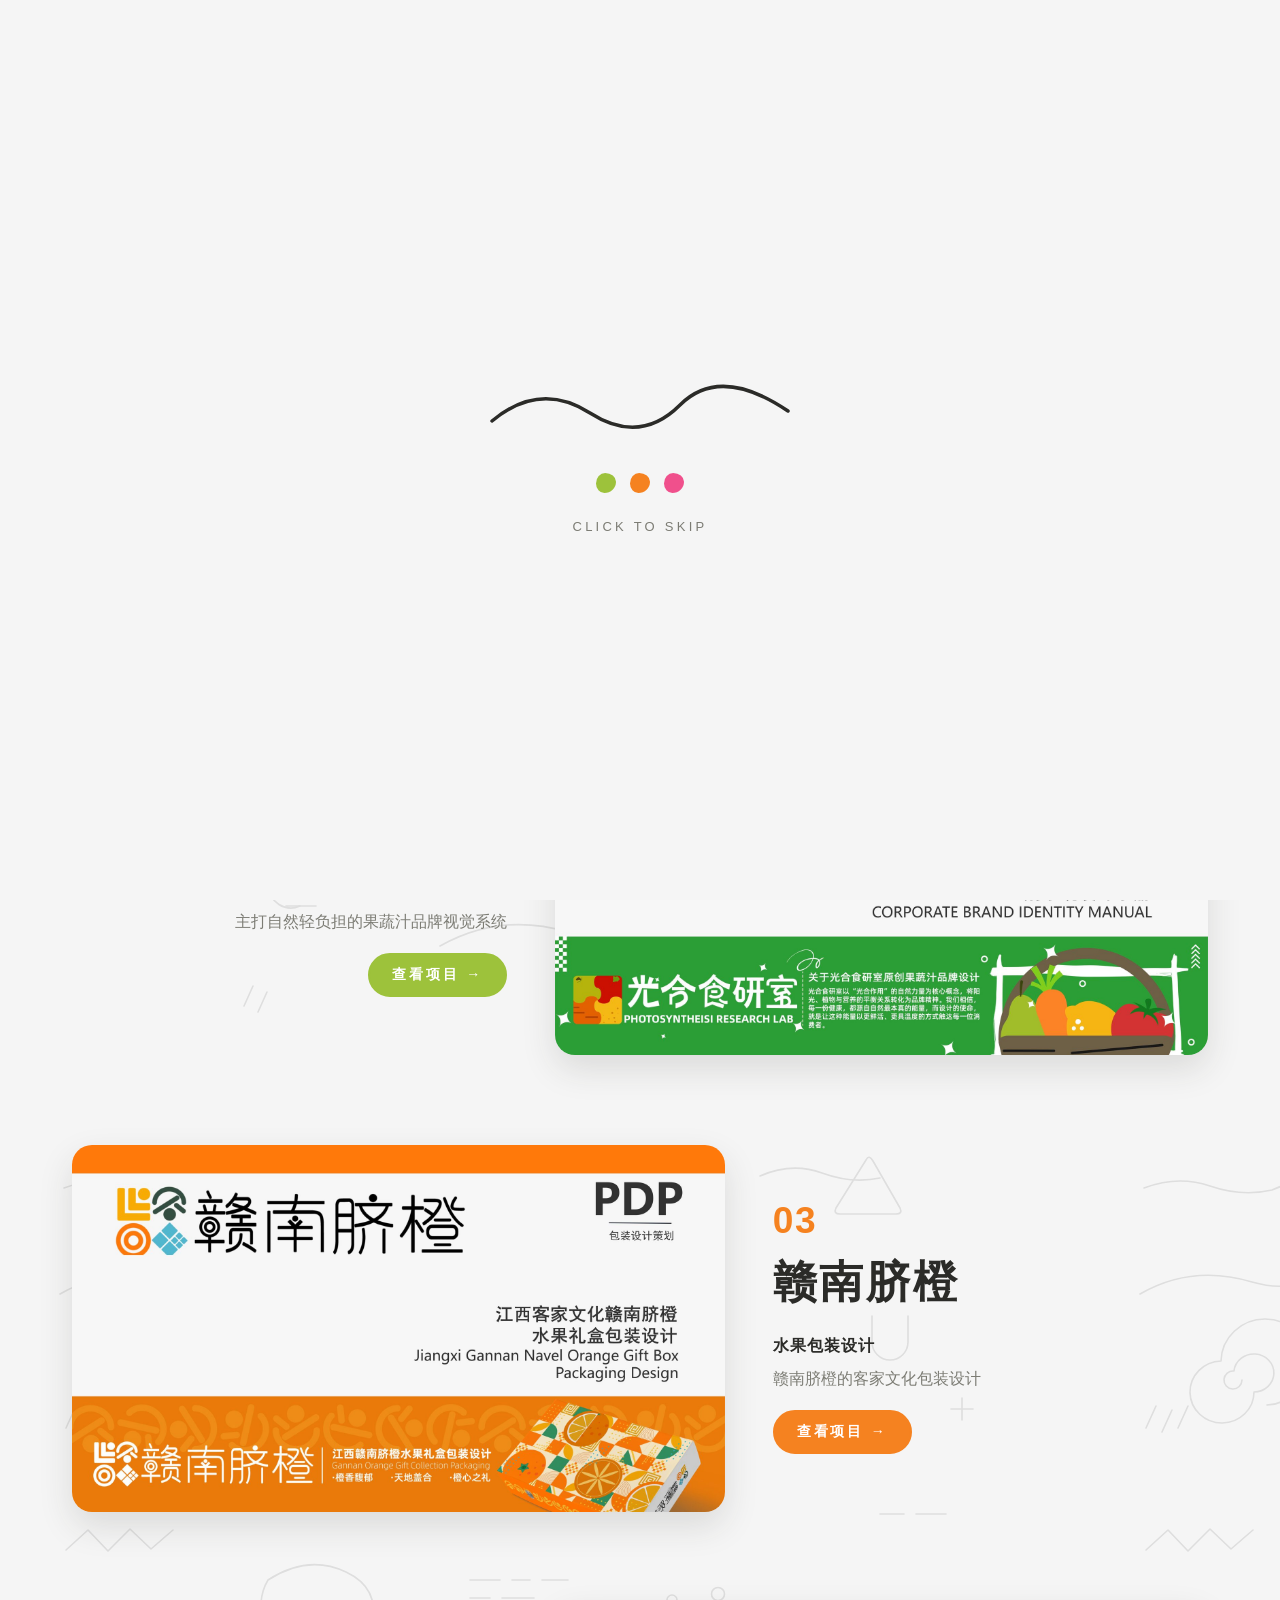
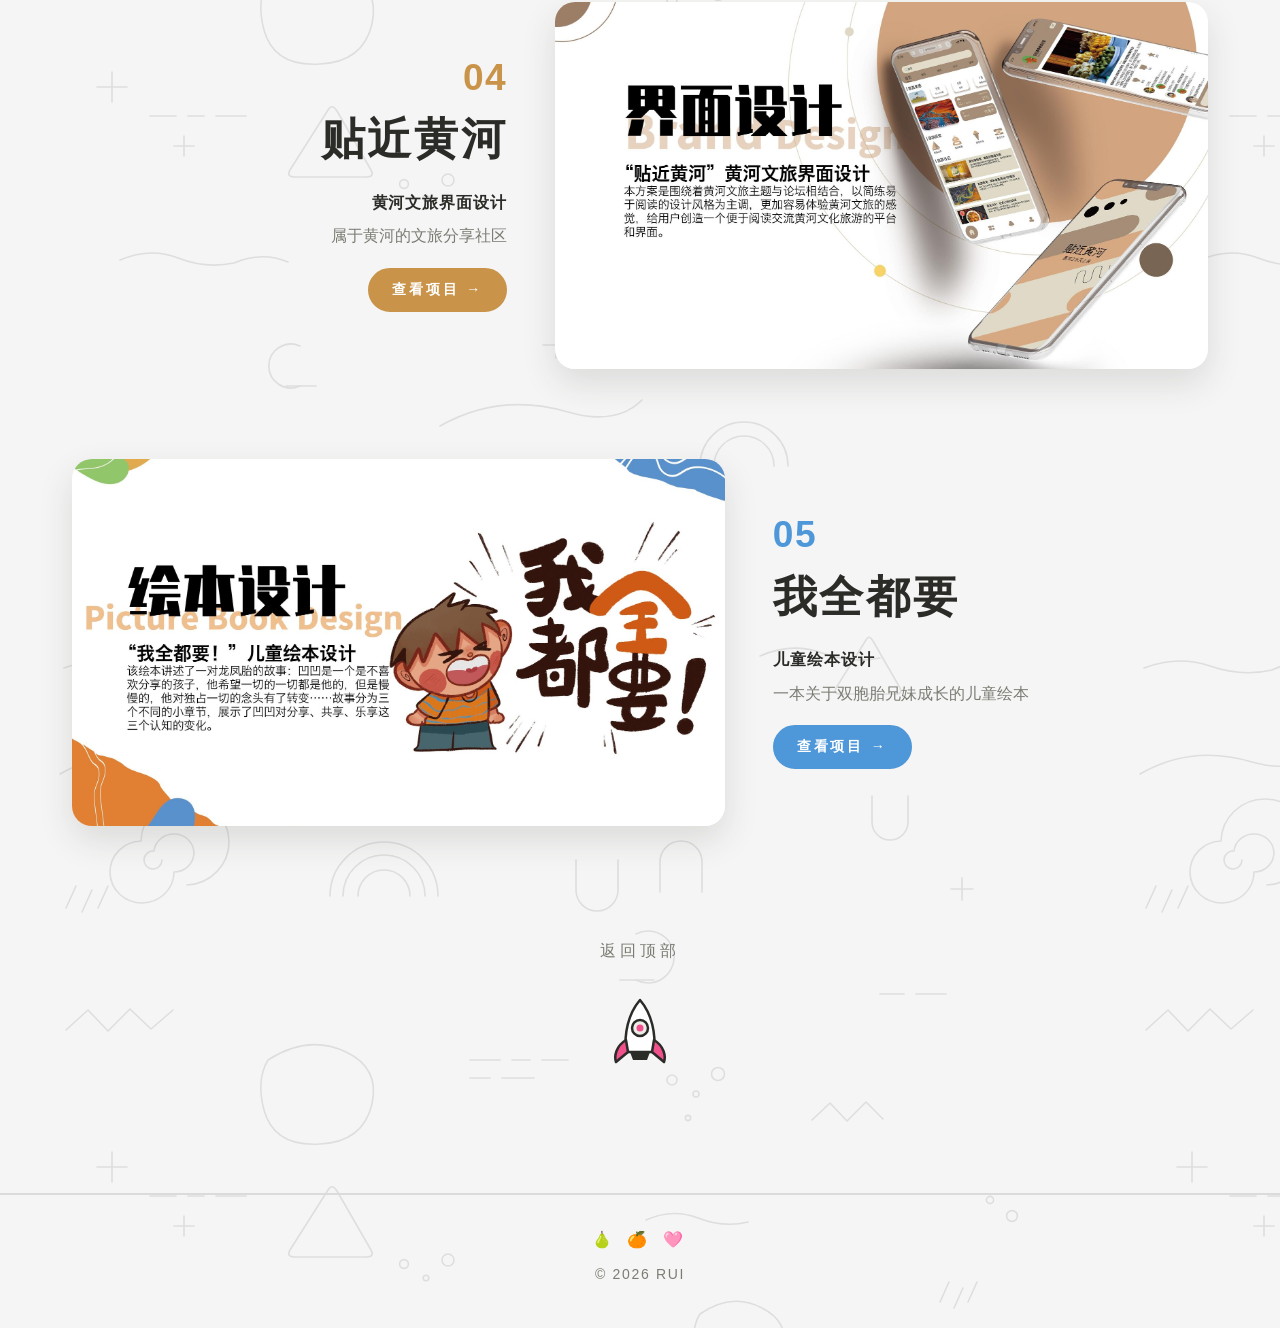
==== commit 415a5ba2: "Tighten the homepage microcopy Trims the works heading to WORKS, renames the five card buttons to 查看" ====
--- a/site/index.html
+++ b/site/index.html
@@ -38,7 +38,7 @@
 
 <main>
   <div class="works-open wrap">
-    <p class="hi">WORKS · 往下滑，颜色会一个个亮起来</p>
+    <p class="hi">WORKS</p>
   </div>
 
   <!-- ===== 六个作品长卷 ===== -->
@@ -53,7 +53,7 @@
         <h3>五味宇宙</h3>
         <div class="tagline">味觉IP形象设计</div>
         <p class="brief">以酸甜苦辣咸为原型的味觉角色与品牌系统</p>
-        <span class="chip">进去看看 →</span>
+        <span class="chip">查看项目 →</span>
       </div>
     </a>
 
@@ -66,7 +66,7 @@
         <h3>光合食研室</h3>
         <div class="tagline">果蔬汁品牌设计</div>
         <p class="brief">主打自然轻负担的果蔬汁品牌视觉系统</p>
-        <span class="chip">进去看看 →</span>
+        <span class="chip">查看项目 →</span>
       </div>
     </a>
 
@@ -79,7 +79,7 @@
         <h3>赣南脐橙</h3>
         <div class="tagline">水果包装设计</div>
         <p class="brief">赣南脐橙的客家文化包装设计</p>
-        <span class="chip">进去看看 →</span>
+        <span class="chip">查看项目 →</span>
       </div>
     </a>
 
@@ -92,7 +92,7 @@
         <h3>贴近黄河</h3>
         <div class="tagline">黄河文旅界面设计</div>
         <p class="brief">属于黄河的文旅分享社区</p>
-        <span class="chip">进去看看 →</span>
+        <span class="chip">查看项目 →</span>
       </div>
     </a>
 
@@ -105,7 +105,7 @@
         <h3>我全都要</h3>
         <div class="tagline">儿童绘本设计</div>
         <p class="brief">一本关于双胞胎兄妹成长的儿童绘本</p>
-        <span class="chip">进去看看 →</span>
+        <span class="chip">查看项目 →</span>
       </div>
     </a>
 
@@ -113,7 +113,7 @@
 
   <!-- ===== 火箭发射台 ===== -->
   <div class="launchpad">
-    <p>看完啦 · 坐火箭回顶楼</p>
+    <p>返回顶部</p>
     <button id="rocket" aria-label="回到顶部">
       <svg width="72" height="96" viewBox="0 0 72 96" aria-hidden="true">
         <!-- 箭身 -->
